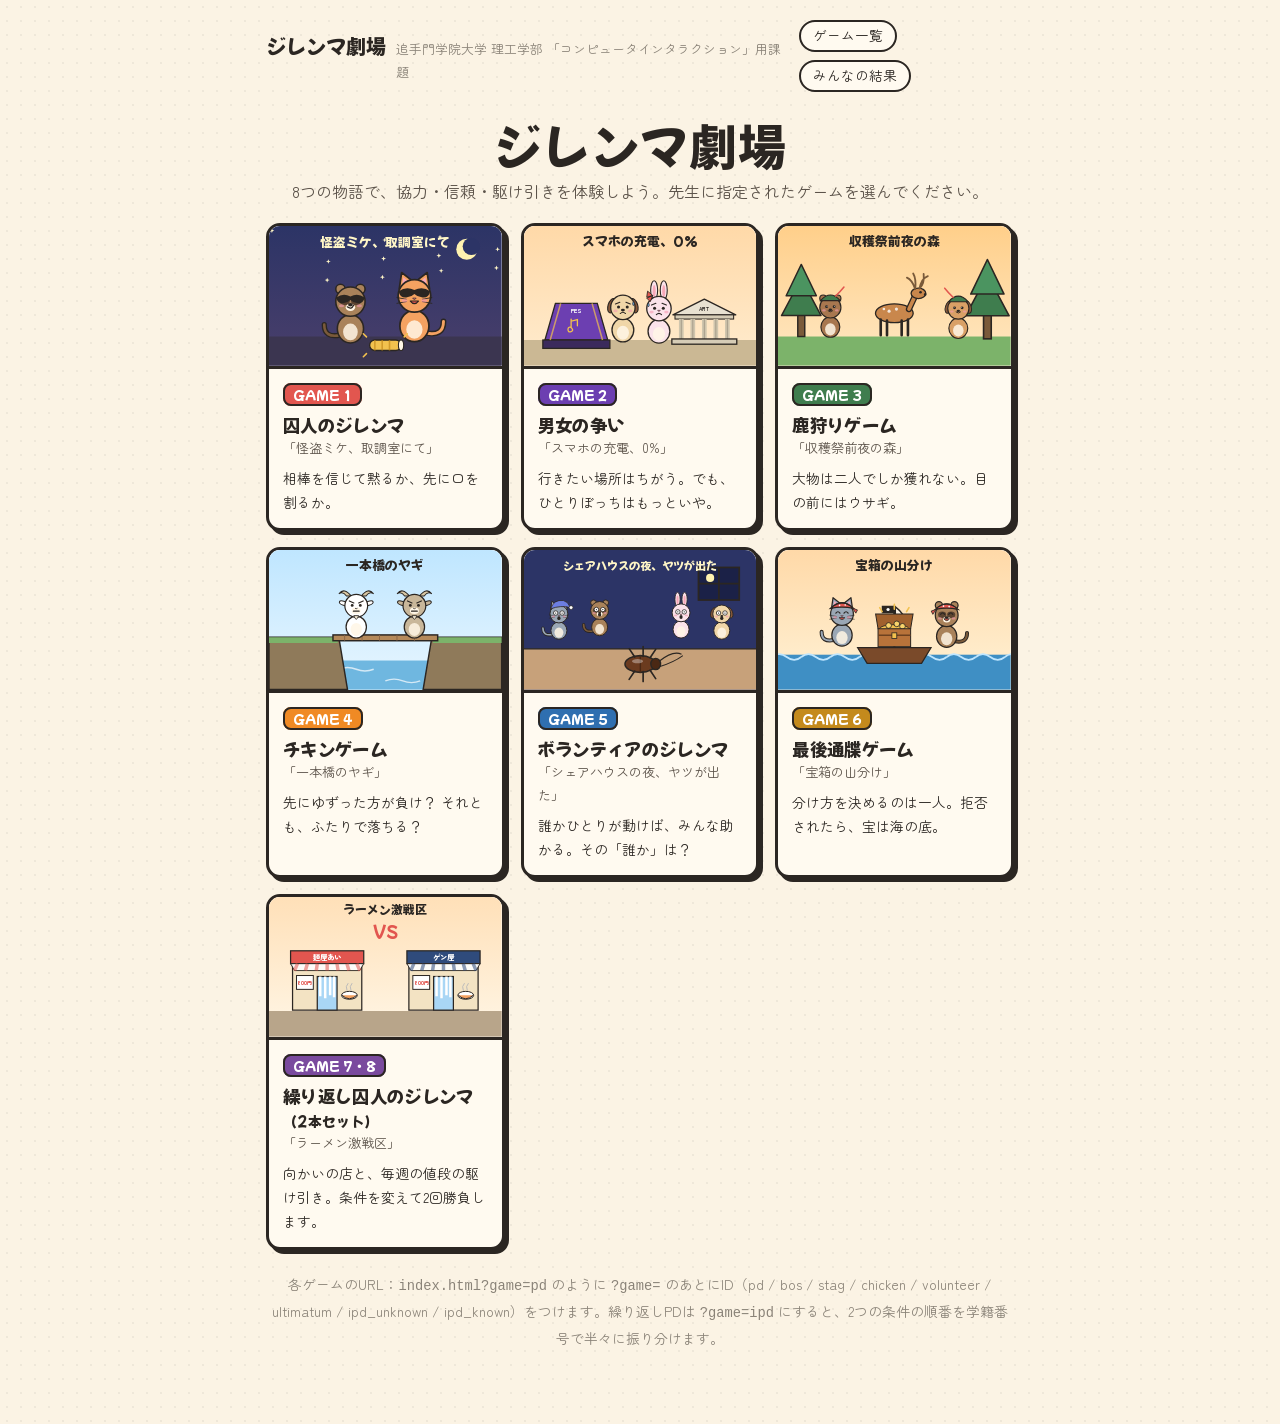
==== index.html @ dc95398e "Add files via upload" ====
<!doctype html>
<html lang="ja">
<head>
<meta charset="utf-8">
<meta name="viewport" content="width=device-width, initial-scale=1">
<title>ジレンマ劇場</title>
<link rel="preconnect" href="https://fonts.googleapis.com">
<link rel="preconnect" href="https://fonts.gstatic.com" crossorigin>
<link href="https://fonts.googleapis.com/css2?family=Mochiy+Pop+One&family=Zen+Maru+Gothic:wght@400;700;900&display=swap" rel="stylesheet">
<link rel="stylesheet" href="css/style.css">
</head>
<body>
<div class="wrap">
  <header class="topbar">
    <a class="brand" href="index.html"><b id="siteTitle">ジレンマ劇場</b><span id="siteSub"></span></a>
    <nav class="toplinks"><a class="chiplink" href="index.html">ゲーム一覧</a><a class="chiplink" id="resultsLink" href="results.html">みんなの結果</a></nav>
  </header>
  <div id="demoBanner" class="demo-banner hidden">デモモードで動いています（回答はこのブラウザの中だけに保存されます）。授業で使うときは <code>js/config.js</code> に Apps Script の URL を設定してください。</div>
  <main id="app" aria-live="polite"></main>
</div>
<script src="js/config.js"></script>
<script src="js/common.js"></script>
<script src="js/art.js"></script>
<script src="js/games.js"></script>
<script src="js/play.js"></script>
</body>
</html>
---- css/style.css ----
:root {
  --paper: #fbf3e4;
  --paper2: #f4e8d2;
  --card: #fffaf0;
  --ink: #2b2622;
  --ink2: #5c534a;
  --muted: #8a8378;
  --line: #2b2622;
  --gc: #e2564f;          /* ゲームごとの色（JSで上書き） */
  --good: #3f7d4e;
  --bad: #c0392b;
  --shadow: 4px 4px 0 var(--ink);
  --radius: 14px;
  color-scheme: light;
}
* { box-sizing: border-box; }
html, body { margin: 0; }
body {
  background: var(--paper);
  background-image: radial-gradient(rgba(43, 38, 34, .06) 1px, transparent 1.2px);
  background-size: 14px 14px;
  color: var(--ink);
  font-family: 'Zen Maru Gothic', 'Hiragino Maru Gothic ProN', 'Noto Sans JP', sans-serif;
  font-size: 16px;
  line-height: 1.75;
  -webkit-font-smoothing: antialiased;
}
h1, h2, h3, .pop { font-family: 'Mochiy Pop One', 'Zen Maru Gothic', sans-serif; font-weight: 400; letter-spacing: .02em; }
a { color: inherit; }
.wrap { max-width: 780px; margin: 0 auto; padding: 16px 16px 64px; }
.wide { max-width: 1120px; }
.muted { color: var(--muted); }
.small { font-size: .86rem; }
.center { text-align: center; }
.hidden { display: none !important; }

/* ---------- ヘッダー ---------- */
.topbar { display: flex; align-items: center; justify-content: space-between; gap: 12px; padding: 4px 0 14px; }
.brand { text-decoration: none; display: flex; align-items: baseline; gap: 10px; }
.brand b { white-space: nowrap; font-family: 'Mochiy Pop One', sans-serif; font-weight: 400; font-size: 1.25rem; }
.brand span { font-size: .8rem; color: var(--muted); }
.toplinks { display: flex; gap: 8px; flex-wrap: wrap; }
.chiplink { font-size: .85rem; text-decoration: none; border: 2px solid var(--ink); border-radius: 999px; padding: 2px 12px; background: var(--card); }
.chiplink:hover { background: #fff; }
.demo-banner { background: #fff3b0; border: 2px dashed var(--ink); border-radius: 10px; padding: 8px 12px; font-size: .86rem; margin-bottom: 14px; }

/* ---------- パネル・カード ---------- */
.panel {
  background: var(--card); border: 3px solid var(--line); border-radius: var(--radius);
  box-shadow: var(--shadow); padding: 18px; margin: 14px 0;
}
.panel.tight { padding: 12px 14px; }
.art { display: block; width: 100%; height: auto; border-radius: 10px; border: 3px solid var(--line); background: #fff; }
.comic { position: relative; }
.comic .art { box-shadow: var(--shadow); animation: pop .45s cubic-bezier(.2, 1.4, .4, 1) both; }
@keyframes pop { from { transform: scale(.94) rotate(-1deg); opacity: 0; } to { transform: none; opacity: 1; } }
.narr { font-size: 1.06rem; margin: 16px 2px 4px; min-height: 5.2em; }
.narr .sent { display: inline; opacity: 0; animation: fadein .5s ease forwards; }
@keyframes fadein { to { opacity: 1; } }
.narr b { background: linear-gradient(transparent 60%, color-mix(in srgb, var(--gc) 35%, transparent) 60%); }

.kicker { display: inline-block; font-size: .78rem; font-weight: 700; color: #fff; background: var(--gc); border: 2px solid var(--ink); border-radius: 999px; padding: 0 10px; }
.title-xl { font-size: clamp(1.5rem, 5vw, 2.1rem); margin: 6px 0 2px; line-height: 1.35; }
.title-l { font-size: 1.3rem; margin: 4px 0 8px; line-height: 1.4; }

/* ---------- ボタン ---------- */
.btn {
  appearance: none; cursor: pointer; font: inherit; font-weight: 700;
  border: 3px solid var(--ink); border-radius: 12px; background: #fff; color: var(--ink);
  padding: 10px 20px; box-shadow: 3px 3px 0 var(--ink); transition: transform .06s, box-shadow .06s;
  text-decoration: none; display: inline-flex; align-items: center; justify-content: center; gap: 8px;
}
.btn:hover { transform: translate(-1px, -1px); box-shadow: 4px 4px 0 var(--ink); }
.btn:active { transform: translate(2px, 2px); box-shadow: 1px 1px 0 var(--ink); }
.btn.primary { background: var(--gc); color: #fff; }
.btn.ghost { background: transparent; box-shadow: none; border-width: 2px; }
.btn:disabled { opacity: .45; cursor: not-allowed; transform: none; box-shadow: 3px 3px 0 var(--ink); }
.btn.big { font-size: 1.1rem; padding: 12px 26px; }
.btnrow { display: flex; gap: 10px; justify-content: space-between; align-items: center; flex-wrap: wrap; margin-top: 14px; }
.btnrow.end { justify-content: flex-end; }
.btnrow.centered { justify-content: center; }

.dots { display: flex; gap: 6px; }
.dots i { width: 10px; height: 10px; border-radius: 50%; border: 2px solid var(--ink); background: #fff; }
.dots i.on { background: var(--gc); }

/* ---------- フォーム ---------- */
label.f { display: block; font-weight: 700; margin: 12px 0 4px; }
input[type=text], textarea {
  width: 100%; font: inherit; color: var(--ink); background: #fff;
  border: 3px solid var(--ink); border-radius: 10px; padding: 10px 12px;
}
input[type=text]:focus, textarea:focus { outline: 3px solid color-mix(in srgb, var(--gc) 45%, transparent); outline-offset: 1px; }
textarea { min-height: 110px; resize: vertical; }
.counter { font-size: .8rem; color: var(--muted); text-align: right; }
.counter.ok { color: var(--good); }
.err { color: var(--bad); font-weight: 700; font-size: .9rem; min-height: 1.4em; }
.note { font-size: .86rem; color: var(--ink2); background: var(--paper2); border-radius: 10px; padding: 8px 12px; }

/* ---------- 選択カード ---------- */
.choices { display: grid; grid-template-columns: 1fr 1fr; gap: 12px; margin: 10px 0; }
.choice {
  cursor: pointer; text-align: left; font: inherit; color: var(--ink);
  background: #fff; border: 3px solid var(--ink); border-radius: 14px; padding: 14px; box-shadow: 3px 3px 0 var(--ink);
  transition: transform .08s, background .15s;
}
.choice:hover { transform: translateY(-2px); }
.choice .ic { font-size: 2rem; line-height: 1.2; }
.choice .lb { font-family: 'Mochiy Pop One', sans-serif; font-size: 1.15rem; display: block; margin-top: 4px; }
.choice .sb { font-size: .86rem; color: var(--ink2); display: block; }
.choice.sel { background: var(--gc); color: #fff; transform: translate(2px, 2px); box-shadow: 1px 1px 0 var(--ink); }
.choice.sel .sb { color: #fff; }
.pills { display: flex; flex-wrap: wrap; gap: 8px; }
.pill {
  cursor: pointer; font: inherit; font-weight: 700; border: 2px solid var(--ink); background: #fff; border-radius: 999px; padding: 4px 14px;
}
.pill.sel { background: var(--ink); color: #fff; }
.qtitle { font-weight: 700; margin: 18px 0 6px; display: flex; gap: 8px; align-items: baseline; }
.qtitle .n { font-family: 'Mochiy Pop One', sans-serif; color: #fff; background: var(--ink); border-radius: 50%; width: 1.6em; height: 1.6em; display: inline-flex; align-items: center; justify-content: center; font-size: .8rem; flex: none; }

/* ---------- 利得表 ---------- */
.matrix { width: 100%; border-collapse: separate; border-spacing: 6px; table-layout: fixed; }
.matrix th { font-size: .86rem; font-weight: 700; padding: 4px; }
.matrix th.corner { font-size: .75rem; color: var(--muted); }
.matrix td { background: #fff; border: 2px solid var(--ink); border-radius: 10px; padding: 8px 6px; text-align: center; line-height: 1.35; }
.matrix td .me { font-family: 'Mochiy Pop One', sans-serif; font-size: 1.05rem; display: block; }
.matrix td .op { font-size: .78rem; color: var(--ink2); }
.matrix td.best { background: #e9f6e5; }
.matrix td.worst { background: #fde5e1; }
.matrix td.hit { outline: 4px solid var(--gc); outline-offset: 1px; }

/* ---------- 種明かし ---------- */
.reveal { display: grid; grid-template-columns: 1fr auto 1fr; gap: 10px; align-items: center; margin: 12px 0; }
.rcard { perspective: 600px; }
.rcard .inner { position: relative; height: 120px; transform-style: preserve-3d; transition: transform .8s cubic-bezier(.3, 1.4, .5, 1); }
.rcard.flipped .inner { transform: rotateY(180deg); }
.rcard .face { position: absolute; inset: 0; backface-visibility: hidden; border: 3px solid var(--ink); border-radius: 14px; box-shadow: 3px 3px 0 var(--ink); display: flex; flex-direction: column; align-items: center; justify-content: center; text-align: center; padding: 8px; }
.rcard .front { background: repeating-linear-gradient(45deg, var(--gc), var(--gc) 10px, color-mix(in srgb, var(--gc) 75%, #fff) 10px, color-mix(in srgb, var(--gc) 75%, #fff) 20px); color: #fff; font-size: 2.4rem; font-family: 'Mochiy Pop One', sans-serif; }
.rcard .back { background: #fff; transform: rotateY(180deg); }
.rcard.static .inner { transform: none; }
.rcard.static .back { transform: none; }
.rcard .who { font-size: .8rem; color: var(--muted); }
.rcard .act { font-family: 'Mochiy Pop One', sans-serif; font-size: 1.15rem; }
.vs { font-family: 'Mochiy Pop One', sans-serif; font-size: 1.4rem; }
.scorebox { display: grid; grid-template-columns: 1fr 1fr; gap: 10px; margin-top: 10px; }
.scorebox div { background: #fff; border: 2px solid var(--ink); border-radius: 12px; padding: 8px; text-align: center; }
.scorebox b { font-family: 'Mochiy Pop One', sans-serif; font-size: 1.3rem; display: block; font-weight: 400; }
.drum { text-align: center; font-family: 'Mochiy Pop One', sans-serif; font-size: 1.3rem; padding: 30px 0; animation: shake .25s infinite; }
@keyframes shake { 0%, 100% { transform: translateX(0); } 25% { transform: translateX(-2px) rotate(-1deg); } 75% { transform: translateX(2px) rotate(1deg); } }

/* ---------- ポータル ---------- */
.hero-title { text-align: center; margin: 10px 0 4px; font-size: clamp(1.8rem, 7vw, 3rem); line-height: 1.2; }
.hero-sub { text-align: center; color: var(--ink2); margin: 0 0 18px; }
.games { display: grid; grid-template-columns: repeat(auto-fill, minmax(230px, 1fr)); gap: 16px; }
.gcard { display: flex; flex-direction: column; text-decoration: none; background: var(--card); border: 3px solid var(--ink); border-radius: var(--radius); box-shadow: var(--shadow); overflow: hidden; transition: transform .1s; }
.gcard:hover { transform: translate(-2px, -2px) rotate(-.4deg); box-shadow: 6px 6px 0 var(--ink); }
.gcard .art { border: none; border-bottom: 3px solid var(--ink); border-radius: 0; }
.gcard .body { padding: 10px 14px 14px; }
.gcard .no { font-family: 'Mochiy Pop One', sans-serif; color: #fff; border: 2px solid var(--ink); border-radius: 8px; padding: 0 8px; font-size: .8rem; }
.gcard h3 { margin: 6px 0 0; font-size: 1.08rem; line-height: 1.4; }
.gcard .st { font-size: .82rem; color: var(--ink2); }
.gcard .tg { font-size: .86rem; margin-top: 6px; }

/* ---------- 繰り返しゲーム ---------- */
.weekbar { display: flex; justify-content: space-between; align-items: center; gap: 10px; }
.weekbar .wk { font-family: 'Mochiy Pop One', sans-serif; font-size: 1.3rem; }
.history { display: flex; gap: 4px; flex-wrap: wrap; margin: 8px 0; }
.history .h { width: 34px; border: 2px solid var(--ink); border-radius: 8px; text-align: center; font-size: .7rem; line-height: 1.2; padding: 2px 0; background: #fff; }
.history .h .k { color: var(--good); font-weight: 900; }
.history .h .s { color: var(--bad); font-weight: 900; }
.totals { display: grid; grid-template-columns: 1fr 1fr; gap: 10px; }
.totals div { border: 2px solid var(--ink); border-radius: 12px; background: #fff; padding: 6px 10px; display: flex; flex-direction: column; }
.totals span { font-size: .8rem; color: var(--ink2); }
.totals b { font-family: 'Mochiy Pop One', sans-serif; font-weight: 400; font-size: 1.2rem; }
.flash { animation: flash .7s ease; }
@keyframes flash { 0% { background: #fff3b0; } 100% { background: #fff; } }

/* ---------- スライダー ---------- */
.split { display: grid; grid-template-columns: 1fr 1fr; gap: 10px; text-align: center; margin: 10px 0; }
.split div { border: 2px solid var(--ink); border-radius: 12px; background: #fff; padding: 8px; }
.split b { font-family: 'Mochiy Pop One', sans-serif; font-size: 1.6rem; font-weight: 400; display: block; }
input[type=range] { width: 100%; accent-color: var(--gc); height: 30px; }

/* ---------- 結果ページ ---------- */
.tabs { display: flex; gap: 6px; flex-wrap: wrap; margin: 6px 0 12px; }
.tab { text-decoration: none; border: 2px solid var(--ink); border-radius: 10px; padding: 3px 12px; background: #fff; font-size: .88rem; font-weight: 700; }
.tab.on { background: var(--ink); color: #fff; }
.stats { display: grid; grid-template-columns: repeat(auto-fit, minmax(150px, 1fr)); gap: 10px; }
.stat { background: #fff; border: 2px solid var(--ink); border-radius: 12px; padding: 10px 12px; }
.stat .v { font-family: 'Mochiy Pop One', sans-serif; font-size: 1.7rem; line-height: 1.2; }
.stat .k { font-size: .8rem; color: var(--ink2); }
.grid2 { display: grid; grid-template-columns: 1fr 1fr; gap: 14px; }
.bars { display: flex; flex-direction: column; gap: 8px; }
.bar { display: grid; grid-template-columns: 8.5em 1fr 5.8em; gap: 8px; align-items: center; font-size: .9rem; }
.bar .track { height: 22px; background: var(--paper2); border: 2px solid var(--ink); border-radius: 8px; overflow: hidden; display: flex; }
.bar .fill { height: 100%; background: var(--gc); transition: width .6s ease; }
.bar .num { text-align: right; font-variant-numeric: tabular-nums; }
.stack { display: flex; height: 100%; width: 100%; }
.stack span { height: 100%; transition: width .6s ease; }
.legend { display: flex; flex-wrap: wrap; gap: 6px 14px; font-size: .82rem; margin-top: 6px; }
.legend i { display: inline-block; width: 12px; height: 12px; border-radius: 3px; border: 1.5px solid var(--ink); margin-right: 4px; vertical-align: -1px; }
.reasons { display: grid; grid-template-columns: repeat(auto-fill, minmax(260px, 1fr)); gap: 10px; }
.rc { background: #fff; border: 2px solid var(--ink); border-radius: 12px; padding: 10px 12px; font-size: .92rem; display: flex; flex-direction: column; gap: 6px; }
.rc .hd { display: flex; justify-content: space-between; gap: 6px; font-size: .8rem; color: var(--ink2); flex-wrap: wrap; }
.rc .ch { font-weight: 700; color: var(--ink); }
.rc .tx { white-space: pre-wrap; }
.rc .ai { font-size: .8rem; color: var(--ink2); border-top: 1.5px dashed #c9bfae; padding-top: 6px; }
.tag { display: inline-block; color: #fff; border-radius: 999px; padding: 0 9px; font-size: .74rem; font-weight: 700; margin: 0 4px 2px 0; }
.tag.outline { background: #fff !important; color: var(--ink); border: 1.5px solid var(--ink); }
.filters { display: flex; flex-wrap: wrap; gap: 6px; align-items: center; margin: 6px 0 10px; }
.filters select { font: inherit; border: 2px solid var(--ink); border-radius: 8px; padding: 2px 8px; background: #fff; }
.teacher { border-style: dashed; }
.chart svg { width: 100%; height: auto; display: block; }
.heat { display: grid; gap: 4px; }
.heat .c { border: 2px solid var(--ink); border-radius: 8px; text-align: center; padding: 6px 2px; font-size: .82rem; line-height: 1.3; }
.heat .c b { font-family: 'Mochiy Pop One', sans-serif; font-weight: 400; font-size: 1.05rem; display: block; }
.heat .h { font-size: .78rem; font-weight: 700; text-align: center; align-self: end; }
.overview { display: grid; grid-template-columns: repeat(auto-fill, minmax(240px, 1fr)); gap: 12px; }
.ov { text-decoration: none; background: #fff; border: 3px solid var(--ink); border-radius: 12px; padding: 10px 12px; box-shadow: 3px 3px 0 var(--ink); }
.ov h3 { margin: 0; font-size: 1rem; }
.ov .big { font-family: 'Mochiy Pop One', sans-serif; font-size: 1.5rem; }

@media (max-width: 560px) {
  .choices { grid-template-columns: 1fr; }
  .grid2 { grid-template-columns: 1fr; }
  .bar { grid-template-columns: 6.5em 1fr 5em; }
  .brand span { display: none; }
  .panel { padding: 14px; }
  .reveal { grid-template-columns: 1fr; }
  .vs { text-align: center; }
}

.ov .bar { grid-template-columns: 5.5em 1fr 3.2em; font-size: .8rem; }
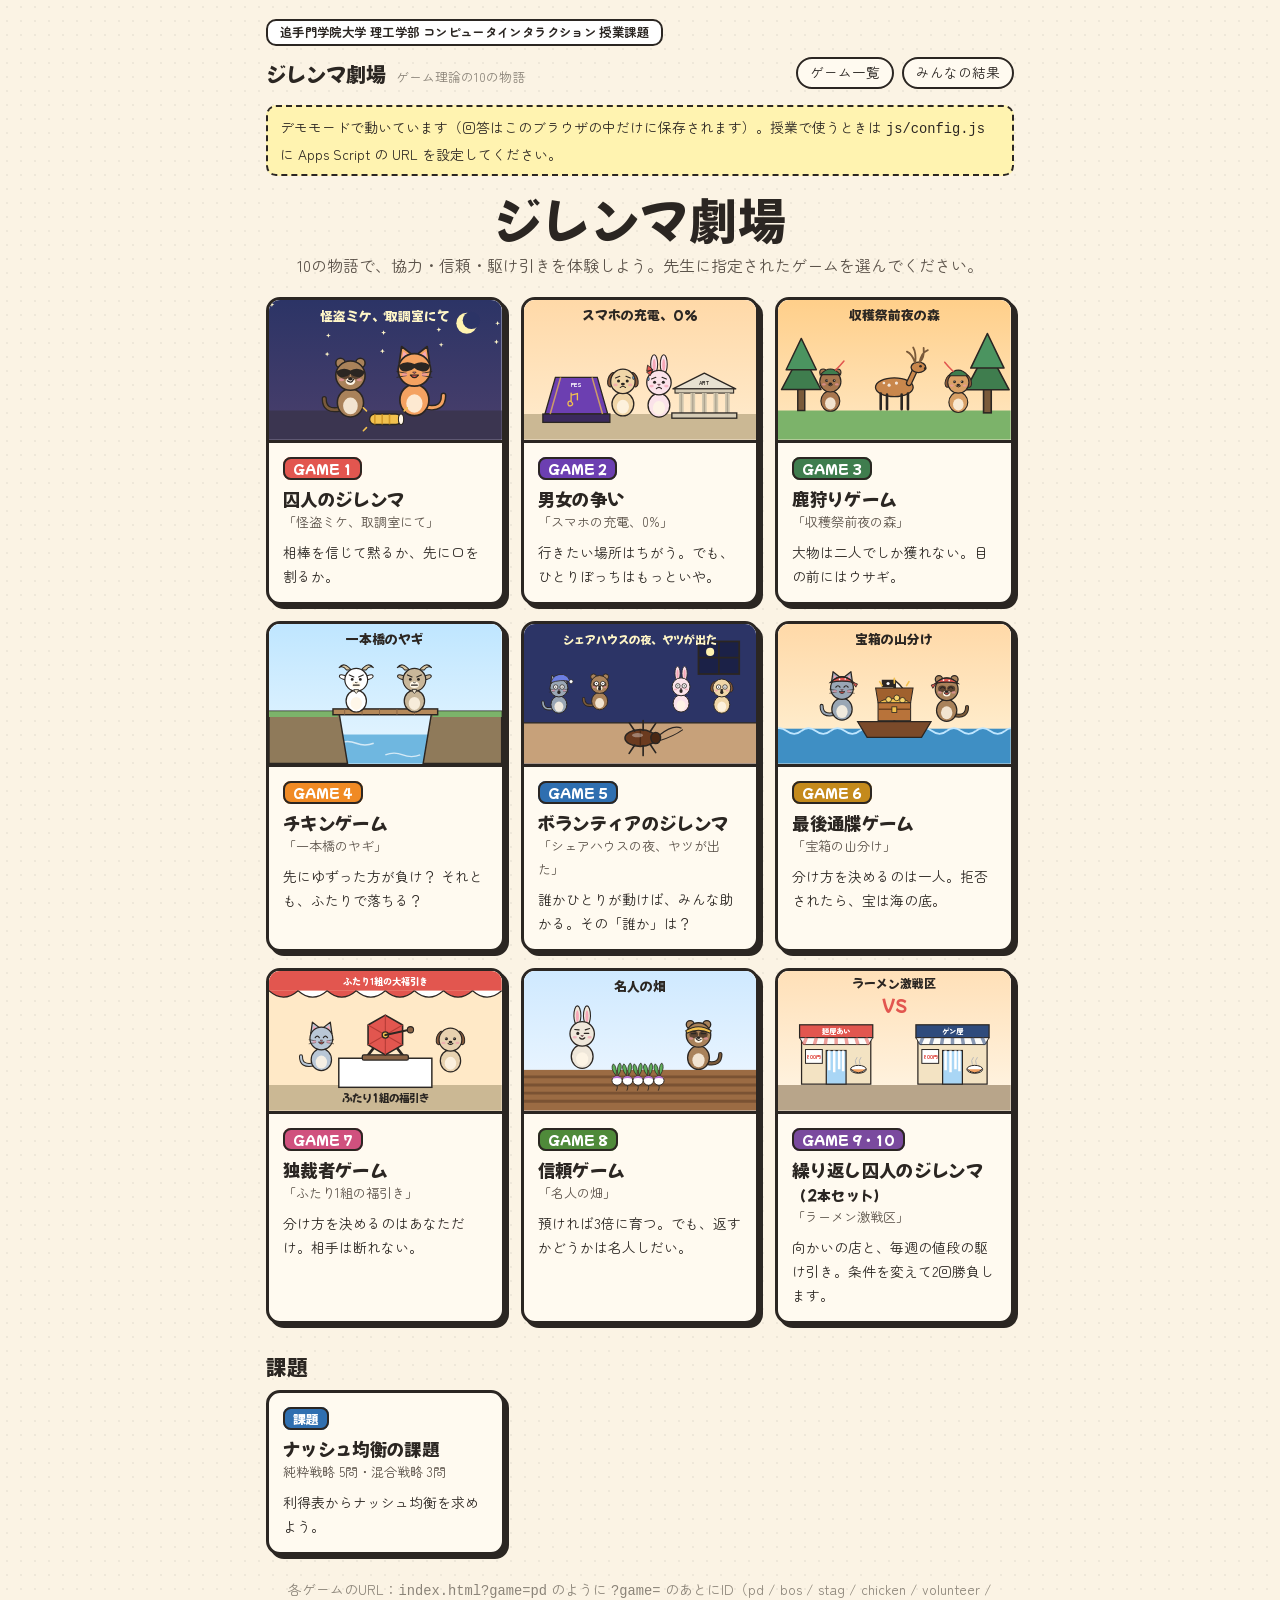
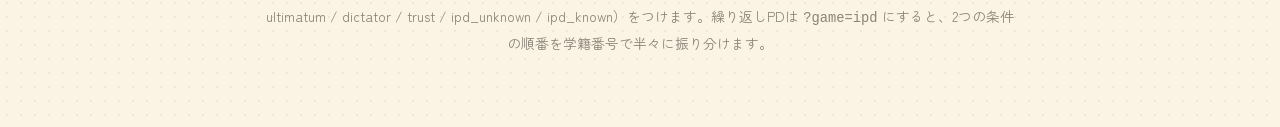
==== commit 5f63b436: "Add files via upload" ====
--- a/index.html
+++ b/index.html
@@ -11,6 +11,7 @@
 </head>
 <body>
 <div class="wrap">
+  <div id="course" class="course hidden"></div>
   <header class="topbar">
     <a class="brand" href="index.html"><b id="siteTitle">ジレンマ劇場</b><span id="siteSub"></span></a>
     <nav class="toplinks"><a class="chiplink" href="index.html">ゲーム一覧</a><a class="chiplink" id="resultsLink" href="results.html">みんなの結果</a></nav>
--- a/css/style.css
+++ b/css/style.css
@@ -231,3 +231,30 @@
 }
 
 .ov .bar { grid-template-columns: 5.5em 1fr 3.2em; font-size: .8rem; }
+
+/* ---------- 授業名・課題の開放 ---------- */
+.course { display: inline-block; margin: 2px 0 6px; font-size: .78rem; font-weight: 700; letter-spacing: .03em; line-height: 1.5; color: var(--ink); background: #fff; border: 2px solid var(--ink); border-radius: 10px; padding: 2px 12px; }
+.course span { display: inline-block; }
+.gcard.locked { filter: grayscale(.85); opacity: .6; pointer-events: none; position: relative; }
+.lockbadge { display: inline-block; margin-left: 6px; font-size: .74rem; font-weight: 700; background: var(--ink); color: #fff; border-radius: 999px; padding: 0 9px; vertical-align: 2px; }
+.gates { display: grid; grid-template-columns: repeat(auto-fill, minmax(230px, 1fr)); gap: 8px; margin-top: 8px; }
+.gate { display: flex; align-items: center; justify-content: space-between; gap: 8px; background: #fff; border: 2px solid var(--ink); border-radius: 10px; padding: 6px 10px; font-size: .88rem; }
+.gate.on { background: #e9f6e5; }
+.switch { position: relative; width: 52px; height: 28px; flex: none; }
+.switch input { position: absolute; opacity: 0; width: 100%; height: 100%; margin: 0; cursor: pointer; z-index: 1; }
+.switch span { position: absolute; inset: 0; background: #d8cdb8; border: 2px solid var(--ink); border-radius: 999px; transition: background .2s; }
+.switch span::after { content: ''; position: absolute; top: 2px; left: 2px; width: 20px; height: 20px; border-radius: 50%; background: #fff; border: 2px solid var(--ink); transition: transform .2s; }
+.switch input:checked + span { background: var(--good); }
+.switch input:checked + span::after { transform: translateX(24px); }
+.switch input:focus-visible + span { outline: 3px solid #f2c14e; outline-offset: 2px; }
+
+/* ---------- 開閉の自動反映 ---------- */
+.toast{position:fixed;left:50%;bottom:22px;transform:translateX(-50%);z-index:50;background:var(--ink);color:#fff;font-weight:700;border-radius:999px;padding:10px 22px;box-shadow:0 6px 18px rgba(0,0,0,.25);animation:toastIn .35s cubic-bezier(.2,1.4,.4,1);max-width:calc(100% - 32px);text-align:center}
+.toast.out{opacity:0;transition:opacity .5s}
+@keyframes toastIn{from{transform:translate(-50%,20px);opacity:0}to{transform:translate(-50%,0);opacity:1}}
+.gcard{transition:filter .5s,opacity .5s}
+.gcard.opened{animation:unlock 1.1s ease}
+@keyframes unlock{0%{transform:scale(.96)}35%{transform:scale(1.04) rotate(-.6deg);box-shadow:0 0 0 6px #f2c14e,6px 6px 0 var(--ink)}100%{transform:none}}
+.pulse{display:inline-block;width:9px;height:9px;border-radius:50%;background:var(--good);margin-right:6px;vertical-align:1px;animation:pulse 1.6s infinite}
+@keyframes pulse{0%{box-shadow:0 0 0 0 rgba(63,125,78,.6)}70%{box-shadow:0 0 0 9px rgba(63,125,78,0)}100%{box-shadow:0 0 0 0 rgba(63,125,78,0)}}
+@media (prefers-reduced-motion: reduce){.gcard.opened,.toast,.pulse{animation:none}}
